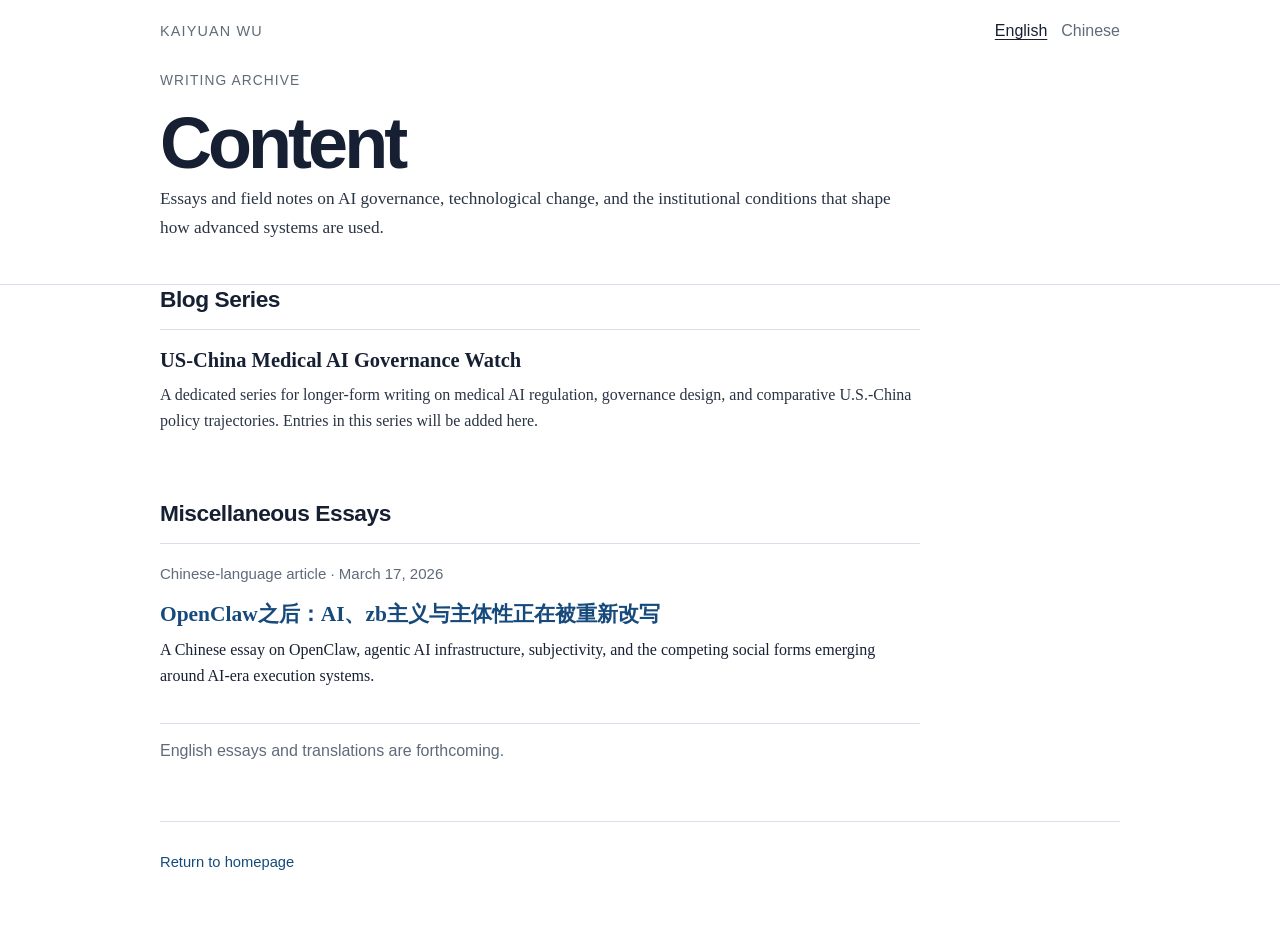
==== blogs/index.html @ b9124839 "Localize blog landing page header" ====
<!doctype html>
<html lang="en" data-current-lang="en">
<head>
  <meta charset="utf-8">
  <meta name="viewport" content="width=device-width, initial-scale=1">
  <meta name="description" content="Bilingual essays and commentary by Kaiyuan Wu on AI governance, technology, and society.">
  <title>Content | Kaiyuan Wu</title>
  <link rel="stylesheet" href="../styles.css">
  <link rel="stylesheet" href="blogs.css">
  <script src="blogs.js" defer></script>
</head>
<body class="blog-page blog-index" data-current-lang="en">
  <header class="blog-masthead">
    <div class="wrap blog-topbar">
      <a class="home-link" href="../index.html">
        <span data-lang="en">Kaiyuan Wu</span>
        <span data-lang="zh">吴开源</span>
      </a>
      <div class="lang-toggle" role="group" aria-label="Language toggle">
        <button type="button" class="lang-toggle__button is-active" data-lang-button="en" aria-pressed="true">English</button>
        <button type="button" class="lang-toggle__button" data-lang-button="zh" aria-pressed="false">Chinese</button>
      </div>
    </div>
    <div class="wrap blog-hero">
      <p class="kicker" data-lang="en">Writing Archive</p>
      <p class="kicker" data-lang="zh">写作归档</p>
      <h1 data-lang="en">Content</h1>
      <h1 data-lang="zh">目录</h1>
      <p class="blog-intro" data-lang="en">Essays and field notes on AI governance, technological change, and the institutional conditions that shape how advanced systems are used.</p>
      <p class="blog-intro" data-lang="zh">关于AI治理、技术变迁与制度条件的双语写作与观察。</p>
    </div>
  </header>

  <main class="wrap blog-main">
    <section class="blog-section">
      <div class="section-head" data-lang="en">
        <h2>Blog Series</h2>
      </div>
      <div class="section-head" data-lang="zh">
        <h2>系列专栏</h2>
      </div>

      <article class="series-card">
        <h3 data-lang="en">US-China Medical AI Governance Watch</h3>
        <h3 data-lang="zh">中美医疗AI监管治理观察</h3>
        <p data-lang="en">A dedicated series for longer-form writing on medical AI regulation, governance design, and comparative U.S.-China policy trajectories. Entries in this series will be added here.</p>
        <p data-lang="zh">一个聚焦医疗AI监管、治理设计与中美政策比较的系列专栏。该系列文章将陆续发布于此。</p>
      </article>
    </section>

    <section class="blog-section">
      <div class="section-head" data-lang="en">
        <h2>Miscellaneous Essays</h2>
      </div>
      <div class="section-head" data-lang="zh">
        <h2>随笔杂谈</h2>
      </div>

      <article class="essay-card">
        <p class="essay-card__meta" data-lang="en">Chinese-language article · March 17, 2026</p>
        <p class="essay-card__meta" data-lang="zh">中文文章 · 2026年3月17日</p>
        <h3><a href="openclaw-after-ai-capital-subjectivity.html">OpenClaw之后：AI、zb主义与主体性正在被重新改写</a></h3>
        <p class="essay-card__summary" data-lang="en">A Chinese essay on OpenClaw, agentic AI infrastructure, subjectivity, and the competing social forms emerging around AI-era execution systems.</p>
        <p class="essay-card__summary" data-lang="zh">一篇关于OpenClaw、智能体执行基础设施、主体性重构与AI时代社会形态分叉的中文随笔。</p>
      </article>

      <div class="archive-note" data-lang="en">
        <p>English essays and translations are forthcoming.</p>
      </div>
      <div class="archive-note" data-lang="zh">
        <p>英文文章与译文将陆续发布。</p>
      </div>
    </section>
  </main>

  <footer class="wrap footer blog-footer">
    <p><a href="../index.html">Return to homepage</a></p>
  </footer>
</body>
</html>
---- styles.css ----
:root {
  --text: #172033;
  --muted: #5f6b7a;
  --line: #d8dee8;
  --link: #174a7c;
  --bg-soft: #f6f8fb;
  --max: 960px;
}

* {
  box-sizing: border-box;
}

html {
  scroll-behavior: smooth;
}

body {
  margin: 0;
  font-family: -apple-system, BlinkMacSystemFont, "Segoe UI", Arial, sans-serif;
  color: var(--text);
  background: #fff;
  line-height: 1.65;
  font-size: 16px;
}

a {
  color: var(--link);
  text-decoration: none;
}

a:hover,
a:focus {
  text-decoration: underline;
}

.wrap {
  width: min(var(--max), calc(100% - 40px));
  margin: 0 auto;
}

.masthead {
  border-bottom: 1px solid var(--line);
  background: var(--bg-soft);
}

.intro {
  display: flex;
  align-items: center;
  justify-content: space-between;
  gap: 32px;
  padding: 54px 0 42px;
}

.intro-text {
  max-width: 760px;
}

.kicker {
  margin: 0 0 14px;
  color: var(--muted);
  font-size: 0.86rem;
  letter-spacing: 0.08em;
  text-transform: uppercase;
}

h1,
h2,
h3,
p,
ul,
ol,
dl {
  margin-top: 0;
}

h1 {
  margin-bottom: 6px;
  font-size: clamp(2.3rem, 6vw, 4.5rem);
  line-height: 1;
  letter-spacing: -0.055em;
}

.role {
  margin-bottom: 18px;
  font-size: clamp(1.15rem, 2.4vw, 1.55rem);
  font-weight: 650;
}

.lead {
  max-width: 760px;
  margin-bottom: 18px;
  color: #2a3444;
  font-size: 1.08rem;
}

.contact-line {
  display: flex;
  flex-wrap: wrap;
  gap: 8px 16px;
  margin-bottom: 0;
  color: var(--muted);
  font-size: 0.96rem;
}

.contact-line span::before,
.contact-line a + span::before,
.contact-line span + a::before {
  color: var(--muted);
}

.portrait {
  width: 132px;
  height: 132px;
  flex: 0 0 132px;
  border-radius: 50%;
  object-fit: cover;
  border: 1px solid var(--line);
  background: #fff;
}

.nav {
  display: flex;
  flex-wrap: wrap;
  gap: 8px 18px;
  padding: 16px 0;
  border-bottom: 1px solid var(--line);
  font-size: 0.93rem;
}

main {
  padding-top: 18px;
}

section {
  padding: 30px 0;
  border-bottom: 1px solid var(--line);
  scroll-margin-top: 24px;
}

h2 {
  margin-bottom: 16px;
  font-size: 1.42rem;
  line-height: 1.25;
  letter-spacing: -0.02em;
}

h3 {
  margin-bottom: 4px;
  font-size: 1rem;
  line-height: 1.35;
}

p {
  margin-bottom: 14px;
}

ul,
ol {
  padding-left: 1.2rem;
  margin-bottom: 0;
}

li {
  margin-bottom: 11px;
}

li:last-child {
  margin-bottom: 0;
}

.focus-list {
  display: grid;
  grid-template-columns: minmax(180px, 260px) 1fr;
  gap: 12px 28px;
}

.focus-list dt {
  font-weight: 700;
}

.focus-list dd {
  margin: 0;
  color: #2b3545;
}

.publications li {
  margin-bottom: 16px;
}

.note,
.meta {
  color: var(--muted);
}

.entry {
  margin-bottom: 22px;
}

.entry:last-child {
  margin-bottom: 0;
}

.entry p:last-child {
  margin-bottom: 0;
}

.compact li {
  margin-bottom: 8px;
}

.footer {
  padding: 28px 0 40px;
  color: var(--muted);
  font-size: 0.92rem;
}

@media (max-width: 720px) {
  .wrap {
    width: min(var(--max), calc(100% - 28px));
  }

  .intro {
    align-items: flex-start;
    padding: 38px 0 30px;
  }

  .portrait {
    width: 84px;
    height: 84px;
    flex-basis: 84px;
  }

  .focus-list {
    grid-template-columns: 1fr;
    gap: 2px 0;
  }

  .focus-list dd {
    margin-bottom: 16px;
  }
}

@media (max-width: 520px) {
  .intro {
    display: block;
  }

  .portrait {
    margin-top: 24px;
  }
}
---- blogs/blogs.css ----
body.blog-page {
  background: #fff;
}

.blog-page main {
  padding-top: 0;
}

.blog-page section {
  padding: 0;
  border-bottom: 0;
  scroll-margin-top: 0;
}

.blog-page [data-lang] {
  display: none;
}

body.blog-page[data-current-lang="en"] [data-lang="en"],
body.blog-page[data-current-lang="zh"] [data-lang="zh"] {
  display: block;
}

.blog-masthead {
  border-bottom: 1px solid var(--line);
  background: #fff;
}

.blog-topbar {
  display: flex;
  align-items: center;
  justify-content: space-between;
  gap: 18px;
  padding: 18px 0 0;
}

.home-link {
  color: var(--muted);
  font-size: 0.9rem;
  letter-spacing: 0.08em;
  text-transform: uppercase;
}

.home-link:hover,
.home-link:focus {
  text-decoration: none;
}

.lang-toggle {
  display: flex;
  flex-wrap: wrap;
  gap: 14px;
}

.lang-toggle__button {
  border: 0;
  border-radius: 0;
  background: transparent;
  color: var(--muted);
  padding: 0 0 2px;
  font: inherit;
  cursor: pointer;
}

.lang-toggle__button.is-active {
  color: var(--text);
  text-decoration: underline;
  text-underline-offset: 0.18em;
}

.blog-hero,
.article-hero {
  padding: 24px 0 28px;
}

.blog-hero h1,
.article-hero h1 {
  max-width: 760px;
}

.blog-intro,
.article-meta,
.section-head,
.essay-card,
.archive-note,
.article-panel,
.article-body {
  max-width: 760px;
}

.blog-intro,
.essay-card__summary,
.article-body {
  font-family: "Iowan Old Style", "Palatino Linotype", "Book Antiqua", Georgia, serif;
}

.blog-intro {
  color: #2a3444;
  font-size: 1.08rem;
}

.blog-main,
.article-main {
  padding: 28px 0 56px;
}

.blog-section + .blog-section {
  margin-top: 44px;
}

.section-head {
  margin-bottom: 12px;
}

.essay-card {
  padding: 18px 0 20px;
  border-top: 1px solid var(--line);
}

.series-card {
  max-width: 760px;
  padding: 18px 0 20px;
  border-top: 1px solid var(--line);
}

.series-card h3 {
  margin-bottom: 8px;
  font-family: "Iowan Old Style", "Palatino Linotype", "Book Antiqua", Georgia, serif;
  font-size: 1.28rem;
  line-height: 1.25;
}

.series-card p {
  margin-bottom: 0;
  color: #2a3444;
  font-family: "Iowan Old Style", "Palatino Linotype", "Book Antiqua", Georgia, serif;
  font-size: 1rem;
}

.essay-card__meta,
.article-meta {
  color: var(--muted);
  font-size: 0.94rem;
}

.essay-card h3 {
  margin-bottom: 8px;
  font-family: "Iowan Old Style", "Palatino Linotype", "Book Antiqua", Georgia, serif;
  font-size: 1.34rem;
  font-weight: 700;
  line-height: 1.28;
}

.archive-note {
  padding-top: 14px;
  border-top: 1px solid var(--line);
  color: var(--muted);
}

.archive-note p,
.article-meta {
  margin-bottom: 0;
}

.back-link {
  display: inline-block;
  margin-bottom: 18px;
  font-size: 0.95rem;
}

.article-meta {
  display: flex;
  flex-wrap: wrap;
  gap: 8px 18px;
}

body.blog-page[data-current-lang="en"] .article-meta[data-lang="en"],
body.blog-page[data-current-lang="zh"] .article-meta[data-lang="zh"] {
  display: flex;
}

.translation-note,
.article-placeholder {
  border: 0;
  border-left: 2px solid var(--line);
  background: transparent;
  padding: 0 0 0 14px;
}

.article-placeholder {
  margin-top: 10px;
}

.article-body {
  font-size: 1.05rem;
  line-height: 1.85;
}

.article-body p {
  margin-bottom: 16px;
}

.article-closer {
  color: var(--muted);
  font-size: 0.98rem;
}

.blog-footer {
  border-top: 1px solid var(--line);
}

@media (max-width: 720px) {
  .blog-topbar {
    align-items: flex-start;
    flex-direction: column;
  }

  .blog-hero,
  .article-hero {
    padding-top: 18px;
    padding-bottom: 24px;
  }

  .essay-card h3 {
    font-size: 1.22rem;
  }
}
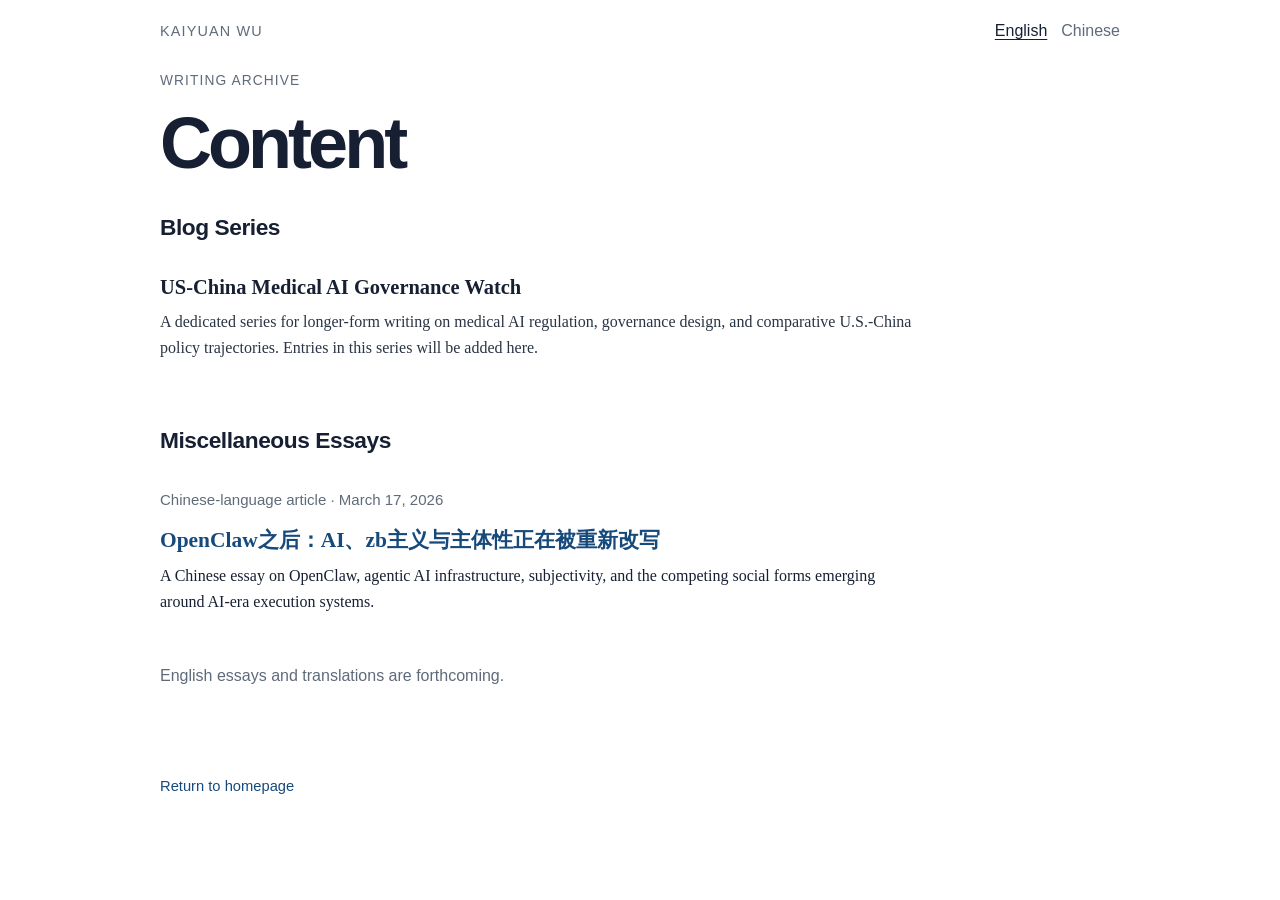
==== commit 139612f6: "Remove blog landing intro copy" ====
--- a/blogs/index.html
+++ b/blogs/index.html
@@ -26,8 +26,6 @@
       <p class="kicker" data-lang="zh">写作归档</p>
       <h1 data-lang="en">Content</h1>
       <h1 data-lang="zh">目录</h1>
-      <p class="blog-intro" data-lang="en">Essays and field notes on AI governance, technological change, and the institutional conditions that shape how advanced systems are used.</p>
-      <p class="blog-intro" data-lang="zh">关于AI治理、技术变迁与制度条件的双语写作与观察。</p>
     </div>
   </header>
 
--- a/blogs/blogs.css
+++ b/blogs/blogs.css
@@ -22,7 +22,7 @@
 }
 
 .blog-masthead {
-  border-bottom: 1px solid var(--line);
+  border-bottom: 0;
   background: #fff;
 }
 
@@ -78,7 +78,6 @@
   max-width: 760px;
 }
 
-.blog-intro,
 .article-meta,
 .section-head,
 .essay-card,
@@ -88,15 +87,9 @@
   max-width: 760px;
 }
 
-.blog-intro,
 .essay-card__summary,
 .article-body {
   font-family: "Iowan Old Style", "Palatino Linotype", "Book Antiqua", Georgia, serif;
-}
-
-.blog-intro {
-  color: #2a3444;
-  font-size: 1.08rem;
 }
 
 .blog-main,
@@ -114,13 +107,13 @@
 
 .essay-card {
   padding: 18px 0 20px;
-  border-top: 1px solid var(--line);
+  border-top: 0;
 }
 
 .series-card {
   max-width: 760px;
   padding: 18px 0 20px;
-  border-top: 1px solid var(--line);
+  border-top: 0;
 }
 
 .series-card h3 {
@@ -153,7 +146,7 @@
 
 .archive-note {
   padding-top: 14px;
-  border-top: 1px solid var(--line);
+  border-top: 0;
   color: var(--muted);
 }
 
@@ -206,7 +199,7 @@
 }
 
 .blog-footer {
-  border-top: 1px solid var(--line);
+  border-top: 0;
 }
 
 @media (max-width: 720px) {
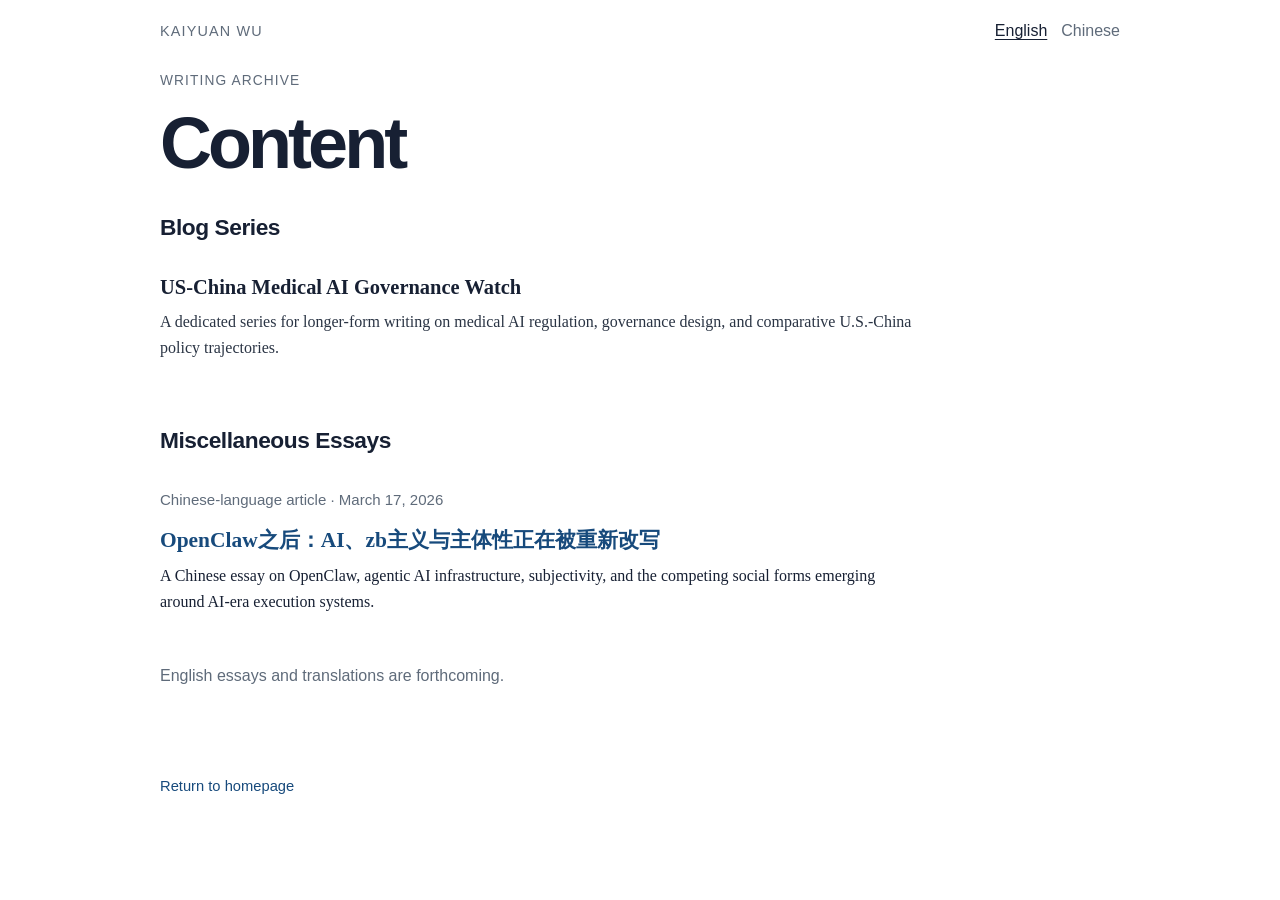
==== commit 29cab571: "Trim blog series placeholder copy" ====
--- a/blogs/index.html
+++ b/blogs/index.html
@@ -41,8 +41,8 @@
       <article class="series-card">
         <h3 data-lang="en">US-China Medical AI Governance Watch</h3>
         <h3 data-lang="zh">中美医疗AI监管治理观察</h3>
-        <p data-lang="en">A dedicated series for longer-form writing on medical AI regulation, governance design, and comparative U.S.-China policy trajectories. Entries in this series will be added here.</p>
-        <p data-lang="zh">一个聚焦医疗AI监管、治理设计与中美政策比较的系列专栏。该系列文章将陆续发布于此。</p>
+        <p data-lang="en">A dedicated series for longer-form writing on medical AI regulation, governance design, and comparative U.S.-China policy trajectories.</p>
+        <p data-lang="zh">一个聚焦医疗AI监管、治理设计与中美政策比较的系列专栏。</p>
       </article>
     </section>
 
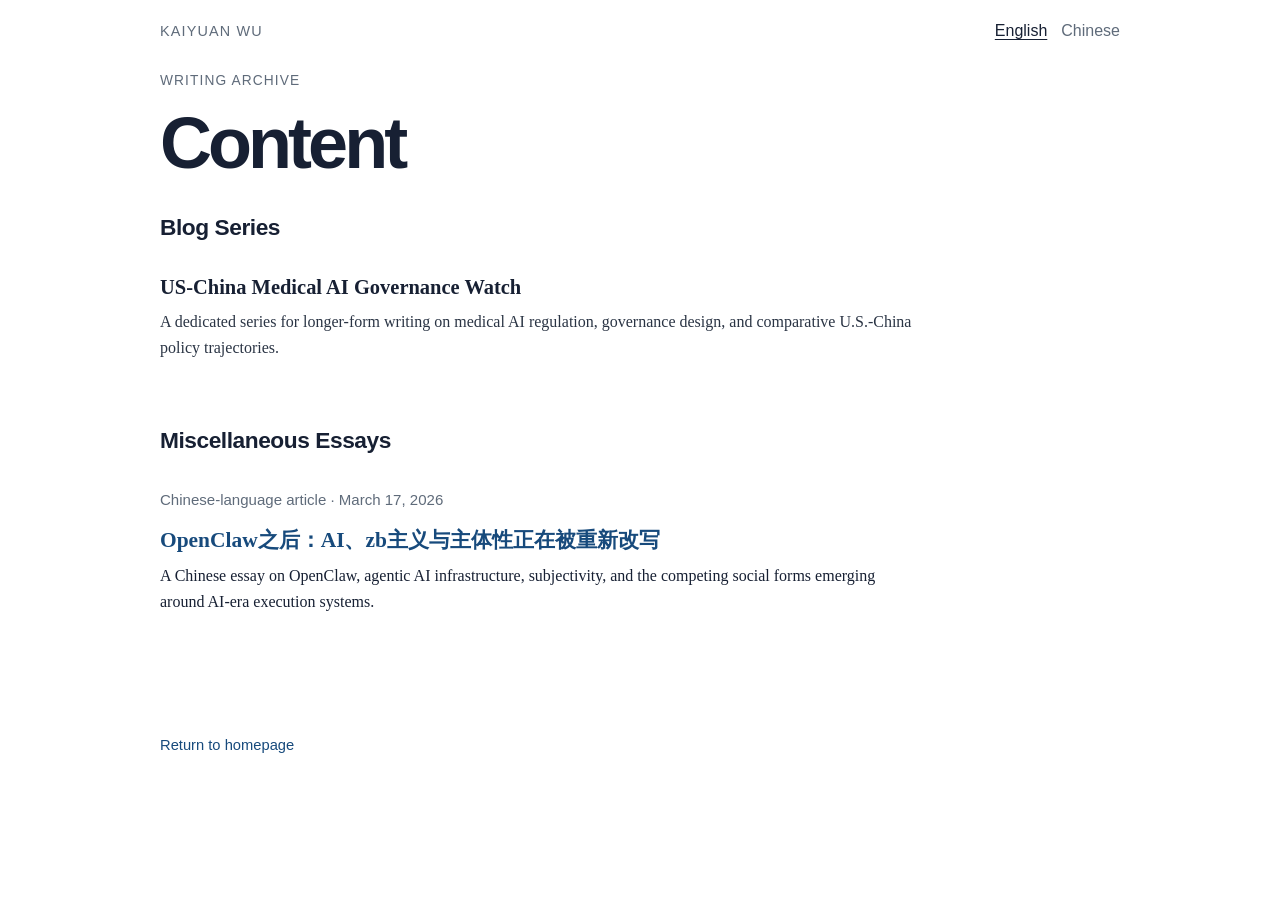
==== commit 34b5a81b: "Remove remaining blog placeholder text" ====
--- a/blogs/index.html
+++ b/blogs/index.html
@@ -62,9 +62,6 @@
         <p class="essay-card__summary" data-lang="zh">一篇关于OpenClaw、智能体执行基础设施、主体性重构与AI时代社会形态分叉的中文随笔。</p>
       </article>
 
-      <div class="archive-note" data-lang="en">
-        <p>English essays and translations are forthcoming.</p>
-      </div>
       <div class="archive-note" data-lang="zh">
         <p>英文文章与译文将陆续发布。</p>
       </div>
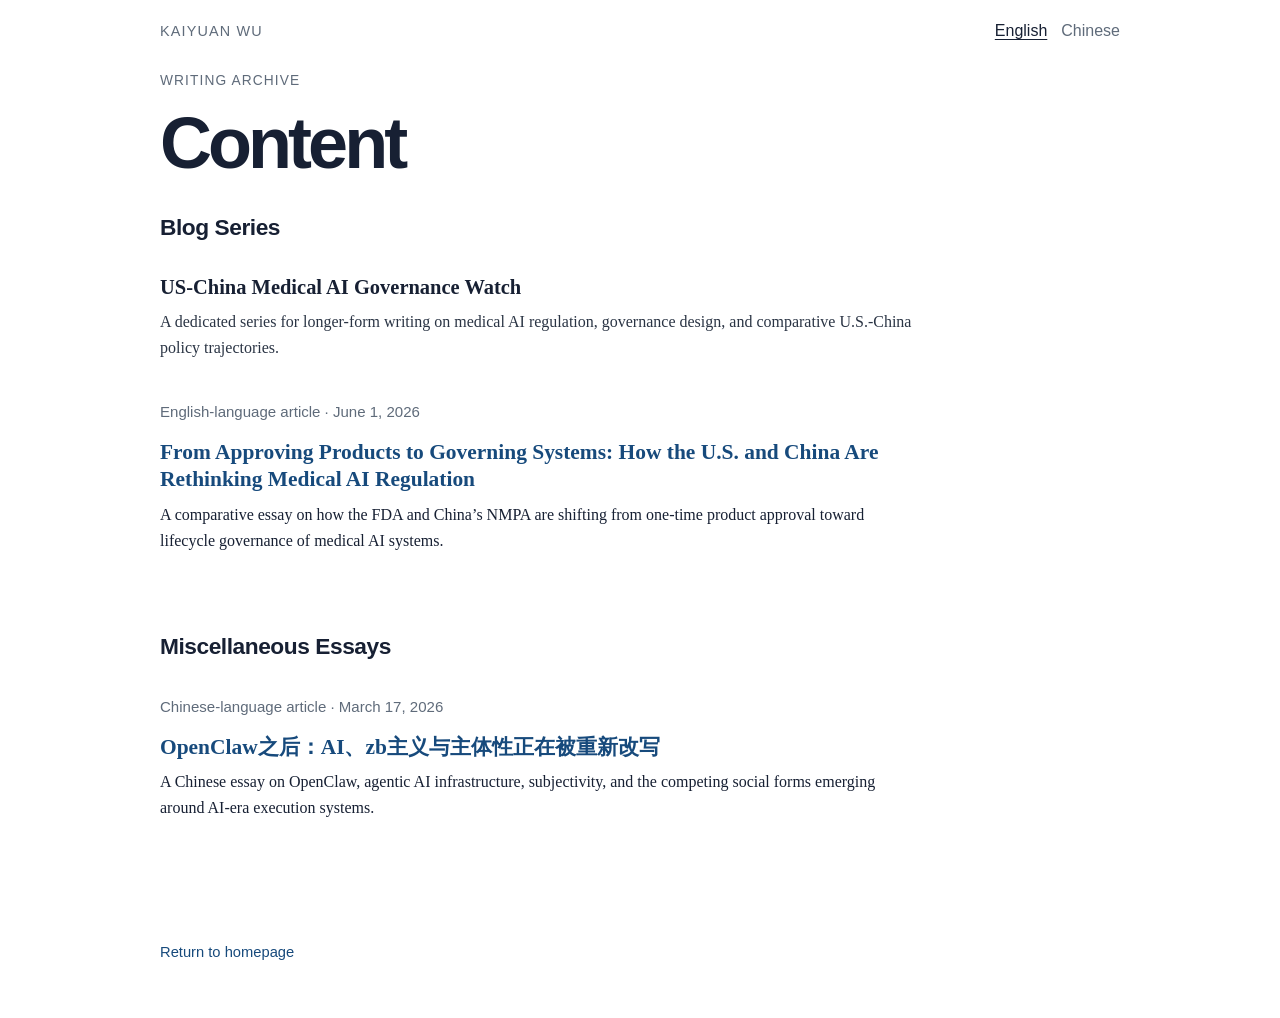
==== commit d63d1bb0: "Add US-China medical AI regulation series article" ====
--- a/blogs/index.html
+++ b/blogs/index.html
@@ -7,7 +7,7 @@
   <title>Content | Kaiyuan Wu</title>
   <link rel="stylesheet" href="../styles.css">
   <link rel="stylesheet" href="blogs.css">
-  <script src="blogs.js" defer></script>
+  <script src="blogs.js?v=20260427b" defer></script>
 </head>
 <body class="blog-page blog-index" data-current-lang="en">
   <header class="blog-masthead">
@@ -44,6 +44,17 @@
         <p data-lang="en">A dedicated series for longer-form writing on medical AI regulation, governance design, and comparative U.S.-China policy trajectories.</p>
         <p data-lang="zh">一个聚焦医疗AI监管、治理设计与中美政策比较的系列专栏。</p>
       </article>
+
+      <article class="essay-card">
+        <p class="essay-card__meta" data-lang="en">English-language article · June 1, 2026</p>
+        <p class="essay-card__meta" data-lang="zh">英文文章 · 2026年6月1日</p>
+        <h3>
+          <a href="from-approving-products-to-governing-systems.html" data-lang="en">From Approving Products to Governing Systems: How the U.S. and China Are Rethinking Medical AI Regulation</a>
+          <a href="from-approving-products-to-governing-systems.html?lang=zh" data-lang="zh">From Approving Products to Governing Systems: How the U.S. and China Are Rethinking Medical AI Regulation</a>
+        </h3>
+        <p class="essay-card__summary" data-lang="en">A comparative essay on how the FDA and China’s NMPA are shifting from one-time product approval toward lifecycle governance of medical AI systems.</p>
+        <p class="essay-card__summary" data-lang="zh">一篇比较性文章，讨论美国FDA与中国NMPA如何从一次性产品审批转向对医疗AI系统的全生命周期治理。</p>
+      </article>
     </section>
 
     <section class="blog-section">
@@ -57,14 +68,14 @@
       <article class="essay-card">
         <p class="essay-card__meta" data-lang="en">Chinese-language article · March 17, 2026</p>
         <p class="essay-card__meta" data-lang="zh">中文文章 · 2026年3月17日</p>
-        <h3><a href="openclaw-after-ai-capital-subjectivity.html">OpenClaw之后：AI、zb主义与主体性正在被重新改写</a></h3>
+        <h3>
+          <a href="openclaw-after-ai-capital-subjectivity.html" data-lang="en">OpenClaw之后：AI、zb主义与主体性正在被重新改写</a>
+          <a href="openclaw-after-ai-capital-subjectivity.html?lang=zh" data-lang="zh">OpenClaw之后：AI、zb主义与主体性正在被重新改写</a>
+        </h3>
         <p class="essay-card__summary" data-lang="en">A Chinese essay on OpenClaw, agentic AI infrastructure, subjectivity, and the competing social forms emerging around AI-era execution systems.</p>
         <p class="essay-card__summary" data-lang="zh">一篇关于OpenClaw、智能体执行基础设施、主体性重构与AI时代社会形态分叉的中文随笔。</p>
       </article>
 
-      <div class="archive-note" data-lang="zh">
-        <p>英文文章与译文将陆续发布。</p>
-      </div>
     </section>
   </main>
 
--- a/blogs/blogs.css
+++ b/blogs/blogs.css
@@ -193,6 +193,22 @@
   margin-bottom: 16px;
 }
 
+
+.article-compare {
+  display: grid;
+  grid-template-columns: repeat(2, minmax(0, 1fr));
+  gap: 22px;
+  margin: 22px 0 26px;
+}
+
+.article-compare__column {
+  padding: 0;
+}
+
+.article-compare__column ul {
+  margin-bottom: 0;
+}
+
 .article-closer {
   color: var(--muted);
   font-size: 0.98rem;
@@ -203,6 +219,11 @@
 }
 
 @media (max-width: 720px) {
+
+  .article-compare {
+    grid-template-columns: 1fr;
+    gap: 18px;
+  }
   .blog-topbar {
     align-items: flex-start;
     flex-direction: column;
